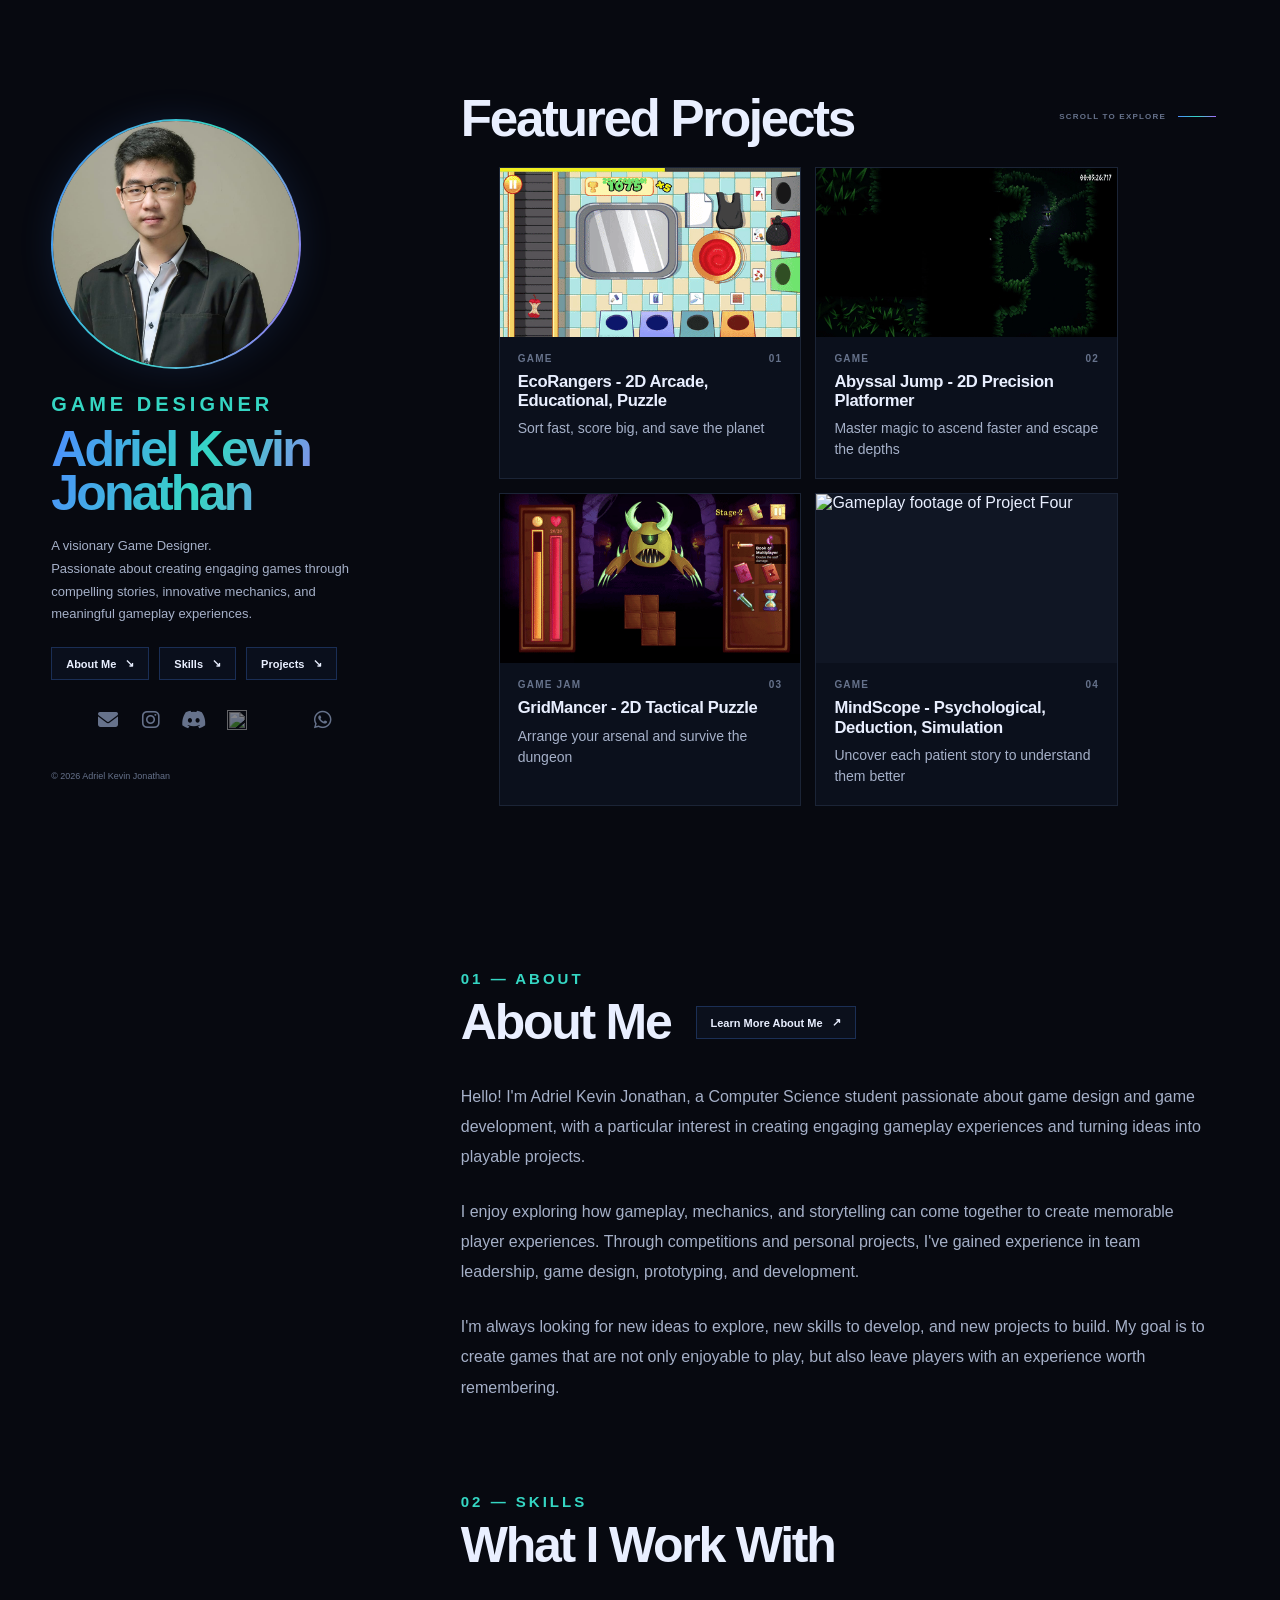
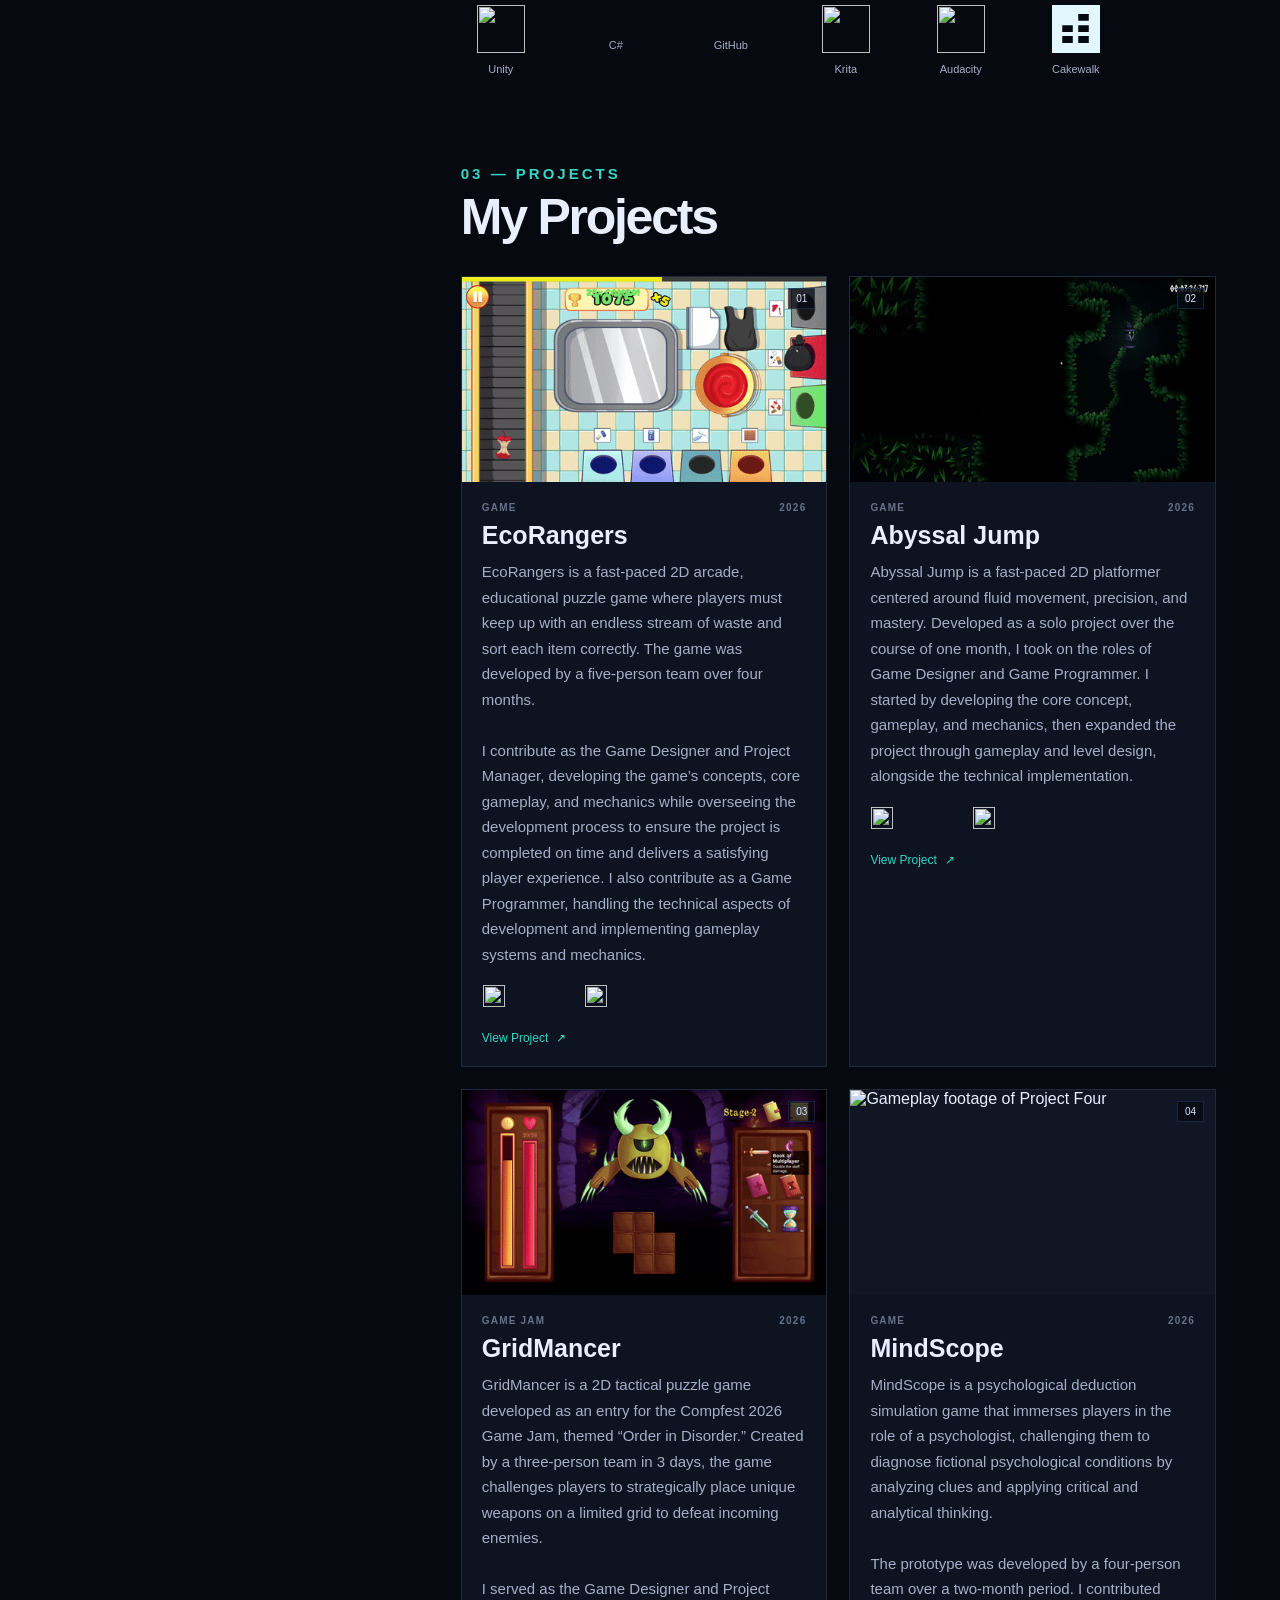
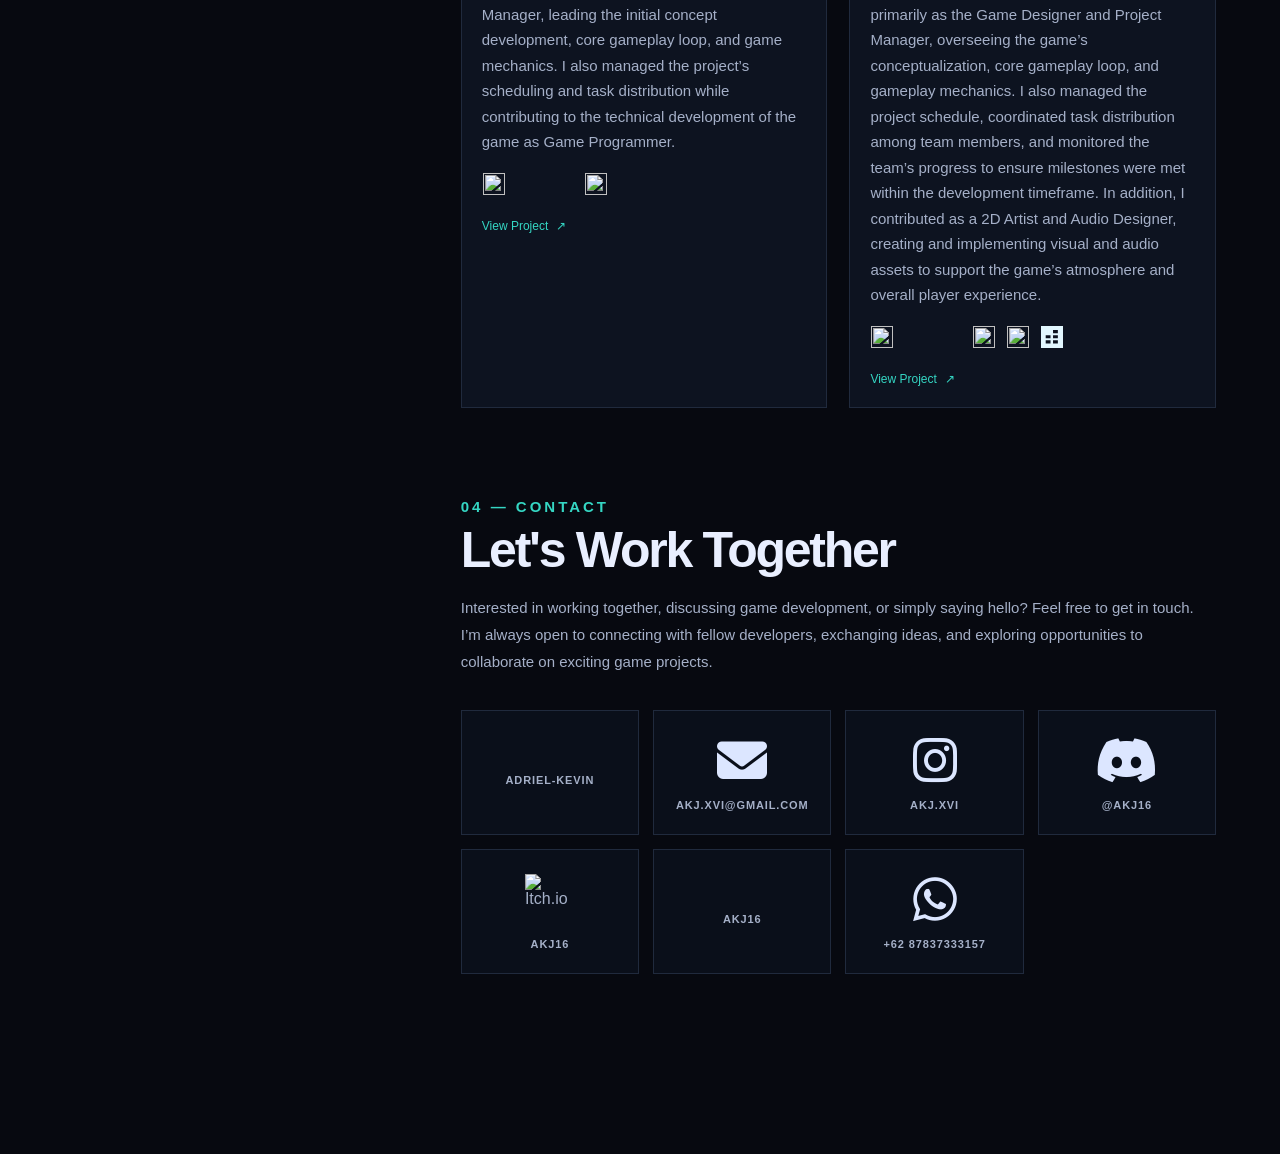
==== index.html @ 634341a3 "First Publish" ====
<!DOCTYPE html> <html lang="en"> <head> 
    <meta charset="UTF-8">
    <link rel="stylesheet" href="https://cdn.jsdelivr.net/gh/devicons/devicon@latest/devicon.min.css">
    <link
        rel="stylesheet"
        href="https://cdnjs.cloudflare.com/ajax/libs/font-awesome/6.5.2/css/all.min.css"
    >
<meta
    name="viewport"
    content="width=device-width, initial-scale=1.0"
>
<title>Adriel Kevin Jonathan | Game Designer</title>
<link rel="stylesheet" href="style.css">
</head> <body> <div class="page">
<!-- =====================================================
     LEFT PROFILE
     ===================================================== -->
<aside class="profile">
    <div class="profile-inner">
        <div class="profile-image">
            <img
                src="images/profile.jpg"
                alt="Adriel Kevin Jonathan"
            >
        </div>
        <p class="profile-label">
            GAME DESIGNER
        </p>
        <h1>
            Adriel Kevin<br>
            Jonathan
        </h1>
        <p class="profile-description">
            A visionary Game Designer. <br>
            Passionate about creating engaging games through compelling stories, innovative mechanics, and meaningful gameplay experiences.
        </p>
        <div class="profile-navigation">

            <a href="#about" class="about-button">
                About Me
                <span>↘</span>
            </a>

            <a href="#skills" class="about-button">
                Skills
                <span>↘</span>
            </a>

            <a href="#projects" class="about-button">
                Projects
                <span>↘</span>
            </a>

        </div>
        <div class="social-links">
            <a href="https://www.linkedin.com/in/adriel-kevin" target="_blank" rel="noopener noreferrer" aria-label="LinkedIn">
                <i class="devicon-linkedin-plain"></i>
            </a>

            <a href="mailto:akj.xvi@gmail.com" aria-label="Email">
                <i class="fa-solid fa-envelope"></i>
            </a>

            <a href="https://www.instagram.com/akj.xvi/" target="_blank" rel="noopener noreferrer" aria-label="Instagram">
                <i class="fa-brands fa-instagram"></i>
            </a>

            <a href="#contact" aria-label="Discord">
                <i class="fa-brands fa-discord"></i>
            </a>

            <a href="https://akj16.itch.io/" aria-label="Itch.io">
                <img
                    src="https://cdn.simpleicons.org/itchdotio/dce6ff"
                    alt=""
                >
            </a>

            <a href="https://github.com/AKJ16" target="_blank" rel="noopener noreferrer" aria-label="GitHub">
                <i class="devicon-github-original"></i>
            </a>

            <a href="https://wa.me/6287837333157" aria-label="WhatsApp / Phone">
                <i class="fa-brands fa-whatsapp"></i>
            </a>
        </div>
        <p class="copyright">
            © 2026 Adriel Kevin Jonathan
        </p>
    </div>
</aside>
<!-- =====================================================
     RIGHT SIDE / MAIN CONTENT
     ===================================================== -->
<main class="content">
    <!-- =================================================
         HERO
         ================================================= -->
    <section class="hero">
        <div class="hero-heading">
            <div>
                <h2>
                    Featured Projects
                </h2>
            </div>
            <div class="scroll-indicator">
                <span>
                    SCROLL TO EXPLORE
                </span>
                <div class="scroll-line"></div>
            </div>
        </div>
        <!-- =================================================
             FEATURED PROJECTS
             ================================================= -->
        <div class="featured-grid">
            <!-- PROJECT 01 -->
            <a
                href="../Projects Page/ecorangers.html" 
                class="featured-project" 
                id="ecorangers"
            >
                <div class="featured-image">
                    <img
                        src="images/project-1.gif"
                        alt="Gameplay footage of Project One"
                    >
                    <div class="featured-overlay">
                        <span>
                            VIEW PROJECT
                        </span>
                        <span class="arrow">
                            ↗
                        </span>
                    </div>
                </div>
                <div class="featured-info">
                    <div class="project-meta">
                        <span>GAME</span>
                        <span>01</span>
                    </div>
                    <h3>
                        EcoRangers - 2D Arcade, Educational, Puzzle
                    </h3>
                    <p>
                        Sort fast, score big, and save the planet
                    </p>
                </div>
            </a>
            <!-- PROJECT 02 -->
            <a
                href="../Projects Page/abyssal-jump.html"
                class="featured-project"
            >
                <div class="featured-image">
                    <img
                        src="images/project-2.gif"
                        alt="Gameplay footage of Project Two"
                    >
                    <div class="featured-overlay">
                        <span>
                            VIEW PROJECT
                        </span>
                        <span class="arrow">
                            ↗
                        </span>
                    </div>
                </div>
                <div class="featured-info">
                    <div class="project-meta">
                        <span>GAME</span>
                        <span>02</span>
                    </div>
                    <h3>
                        Abyssal Jump - 2D Precision Platformer
                    </h3>
                    <p>
                        Master magic to ascend faster and escape the depths
                    </p>
                </div>
            </a>
            <!-- PROJECT 03 -->
            <a
                href="../Projects Page/gridmancer.html"
                class="featured-project"
            >
                <div class="featured-image">
                    <img
                        src="images/project-3.gif"
                        alt="Gameplay footage of Project Three"
                    >
                    <div class="featured-overlay">
                        <span>
                            VIEW PROJECT
                        </span>
                        <span class="arrow">
                            ↗
                        </span>
                    </div>
                </div>
                <div class="featured-info">
                    <div class="project-meta">
                        <span>GAME JAM</span>
                        <span>03</span>
                    </div>
                    <h3>
                        GridMancer - 2D Tactical Puzzle
                    </h3>
                    <p>
                        Arrange your arsenal and survive the dungeon
                    </p>
                </div>
            </a>
            <!-- PROJECT 04 -->
            <a
                href="../Projects Page/mindscope.html"
                class="featured-project"
            >
                <div class="featured-image">
                    <img
                        src="images/project-4.gif"
                        alt="Gameplay footage of Project Four"
                    >
                    <div class="featured-overlay">
                        <span>
                            VIEW PROJECT
                        </span>
                        <span class="arrow">
                            ↗
                        </span>
                    </div>
                </div>
                <div class="featured-info">
                    <div class="project-meta">
                        <span>GAME</span>
                        <span>04</span>
                    </div>
                    <h3>
                        MindScope -  Psychological, Deduction, Simulation
                    </h3>
                    <p>
                        Uncover each patient story to understand them better
                    </p>
                </div>
            </a>
        </div>
    </section>
    <!-- =================================================
         SCROLL CONTENT
         ================================================= -->
    <div class="scroll-content">
        <!-- =================================================
             ABOUT
             ================================================= -->
        <section
            id="about"
            class="section about-section"
        >
            <p class="section-label">
                01 — ABOUT
            </p>
            <div class="section-title-row">
                <h2>
                    About Me
                </h2>
                <a
                    href="../About Page/about.html"
                    class="about-button"
                >
                    Learn More About Me
                    <span>↗</span>
                </a>
            </div>
            <div class="about-text">
                <p>
                    Hello! I'm Adriel Kevin Jonathan, a
                    Computer Science student passionate
                    about game design and game development,
                    with a particular interest in creating
                    engaging gameplay experiences and
                    turning ideas into playable projects.
                </p>
                <p>
                    I enjoy exploring how gameplay, mechanics,
                    and storytelling can come together to
                    create memorable player experiences.
                    Through competitions and personal
                    projects, I've gained experience in team
                    leadership, game design, prototyping,
                    and development.
                </p>
                <p>
                    I'm always looking for new ideas to
                    explore, new skills to develop, and new
                    projects to build. My goal is to create
                    games that are not only enjoyable to play,
                    but also leave players with an experience
                    worth remembering.
                </p>
            </div>
        </section>
        <!-- =================================================
             SKILLS
             ================================================= -->
        <section
            id="skills"
            class="section skills-section"
        >
            <p class="section-label">
                02 — SKILLS
            </p>
            <h2>
                What I Work With
            </h2>
            <div class="skills-list">

                <span>
                    <img src="https://cdn.simpleicons.org/unity/dce6ff" alt="">
                    <small>Unity</small>
                </span>

                <span>
                    <i class="devicon-csharp-plain"></i>
                    <small>C#</small>
                </span>

                <span>
                    <i class="devicon-github-original"></i>
                    <small>GitHub</small>
                </span>

                <span>
                    <img src="https://cdn.simpleicons.org/krita/dce6ff" alt="">
                    <small>Krita</small>
                </span>

                <span>
                    <img src="https://cdn.simpleicons.org/audacity/dce6ff" alt="">
                    <small>Audacity</small>
                </span>

                <span class="cakewalk-icon">
                    <img
                        src="images/cakewalk.svg"
                        alt="Cakewalk"
                    >
                    <small>Cakewalk</small>
                </span>

            </div>
        </section>
        <!-- =================================================
             PROJECTS
             ================================================= -->
        <section
            id="projects"
            class="section projects-section"
        >
            <p class="section-label">
                03 — PROJECTS
            </p>
            <h2>
                My Projects
            </h2>
            <div class="projects-grid">
                <!-- CARD 01 -->
                <a
                    href="../Projects Page/ecorangers.html" 
                    class="project-card" 
                    id="ecorangers"
                >
                    <div class="project-card-image">
                        <img
                            src="images/project-1.gif"
                            alt="Gameplay footage of Project One"
                        >
                        <span class="card-number">
                            01
                        </span>
                    </div>
                    <div class="project-card-content">
                        <div class="project-meta">
                            <span>GAME</span>
                            <span>2026</span>
                        </div>
                        <h3>
                            EcoRangers
                        </h3>
                        <p>
                            EcoRangers is a fast-paced 2D arcade, educational puzzle game where players must keep up with an 
                            endless stream of waste and sort each item correctly. The game was developed by a five-person team 
                            over four months.
                            <br> <br>
                            I contribute as the Game Designer and Project Manager, developing the game’s concepts, core gameplay, 
                            and mechanics while overseeing the development process to ensure the project is completed on time and 
                            delivers a satisfying player experience. I also contribute as a Game Programmer, handling the technical 
                            aspects of development and implementing gameplay systems and mechanics.
                        </p>
                        <div class="project-tags">
                            <span>
                                <img src="https://cdn.simpleicons.org/unity/dce6ff" alt="">
                            </span>

                            <span>
                                <i class="devicon-csharp-plain"></i>
                            </span>

                            <span>
                                <i class="devicon-github-original"></i>
                            </span>

                            <span>
                                <img src="https://cdn.simpleicons.org/audacity/dce6ff" alt="">
                            </span>
                        </div>
                        <div class="card-link">
                            View Project
                            <span>↗</span>
                        </div>
                    </div>
                </a>
                <!-- CARD 02 -->
                <a
                    href="../Projects Page/abyssal-jump.html"
                    class="project-card"
                >
                    <div class="project-card-image">
                        <img
                            src="images/project-2.gif"
                            alt="Gameplay footage of Project Two"
                        >
                        <span class="card-number">
                            02
                        </span>
                    </div>
                    <div class="project-card-content">
                        <div class="project-meta">
                            <span>GAME</span>
                            <span>2026</span>
                        </div>
                        <h3>
                            Abyssal Jump
                        </h3>
                        <p>
                            Abyssal Jump is a fast-paced 2D platformer centered around fluid movement, precision, and mastery. Developed as a 
                            solo project over the course of one month, I took on the roles of Game Designer and Game Programmer. I started by 
                            developing the core concept, gameplay, and mechanics, then expanded the project through gameplay and level design, 
                            alongside the technical implementation.
                        </p>
                        <div class="project-tags">
                            <span>
                                <img src="https://cdn.simpleicons.org/unity/dce6ff" alt="">
                            </span>

                            <span>
                                <i class="devicon-csharp-plain"></i>
                            </span>

                            <span>
                                <i class="devicon-github-original"></i>
                            </span>

                            <span>
                                <img src="https://cdn.simpleicons.org/audacity/dce6ff" alt="">
                            </span>
                        </div>
                        <div class="card-link">
                            View Project
                            <span>↗</span>
                        </div>
                    </div>
                </a>
                <!-- CARD 03 -->
                <a
                    href="../Projects Page/gridmancer.html"
                    class="project-card"
                >
                    <div class="project-card-image">
                        <img
                            src="images/project-3.gif"
                            alt="Gameplay footage of Project Three"
                        >
                        <span class="card-number">
                            03
                        </span>
                    </div>
                    <div class="project-card-content">
                        <div class="project-meta">
                            <span>GAME JAM</span>
                            <span>2026</span>
                        </div>
                        <h3>
                            GridMancer
                        </h3>
                        <p>
                            GridMancer is a 2D tactical puzzle game developed as an entry for the Compfest 2026 Game Jam, themed 
                            “Order in Disorder.” Created by a three-person team in 3 days, the game challenges players to strategically 
                            place unique weapons on a limited grid to defeat incoming enemies.
                            <br> <br>
                            I served as the Game Designer and Project Manager, leading the initial concept development, core gameplay loop, 
                            and game mechanics. I also managed the project’s scheduling and task distribution while contributing to the 
                            technical development of the game as Game Programmer.
                        </p>
                        <div class="project-tags">
                            <span>
                                <img src="https://cdn.simpleicons.org/unity/dce6ff" alt="">
                            </span>

                            <span>
                                <i class="devicon-csharp-plain"></i>
                            </span>

                            <span>
                                <i class="devicon-github-original"></i>
                            </span>

                            <span>
                                <img src="https://cdn.simpleicons.org/audacity/dce6ff" alt="">
                            </span>
                        </div>
                        <div class="card-link">
                            View Project
                            <span>↗</span>
                        </div>
                    </div>
                </a>
                <!-- CARD 04 -->
                <a
                    href="../Projects Page/mindscope.html"
                    class="project-card"
                >
                    <div class="project-card-image">
                        <img
                            src="images/project-4.gif"
                            alt="Gameplay footage of Project Four"
                        >
                        <span class="card-number">
                            04
                        </span>
                    </div>
                    <div class="project-card-content">
                        <div class="project-meta">
                            <span>GAME</span>
                            <span>2026</span>
                        </div>
                        <h3>
                            MindScope
                        </h3>
                        <p>
                            MindScope is a psychological deduction simulation game that immerses players in the role of a psychologist, 
                            challenging them to diagnose fictional psychological conditions by analyzing clues and applying critical and 
                            analytical thinking.
                            <br> <br>
                            The prototype was developed by a four-person team over a two-month period. I contributed primarily as the Game 
                            Designer and Project Manager, overseeing the game’s conceptualization, core gameplay loop, and gameplay mechanics. 
                            I also managed the project schedule, coordinated task distribution among team members, and 
                            monitored the team’s progress to ensure milestones were met within the development timeframe. In addition, I 
                            contributed as a 2D Artist and Audio Designer, creating and implementing visual and audio assets to support the 
                            game’s atmosphere and overall player experience.
                        </p>
                        <div class="project-tags">
                            <span>
                                <img src="https://cdn.simpleicons.org/unity/dce6ff" alt="">
                            </span>

                            <span>
                                <i class="devicon-csharp-plain"></i>
                            </span>

                            <span>
                                <i class="devicon-github-original"></i>
                            </span>

                            <span>
                                <img src="https://cdn.simpleicons.org/krita/dce6ff" alt="">
                            </span>

                            <span>
                                <img src="https://cdn.simpleicons.org/audacity/dce6ff" alt="">
                            </span>

                            <span class="cakewalk-icon">
                                <img
                                    src="images/cakewalk.svg"
                                    alt="Cakewalk"
                                >
                            </span>
                        </div>
                        <div class="card-link">
                            View Project
                            <span>↗</span>
                        </div>
                    </div>
                </a>
            </div>
        </section>
        <!-- =================================================
             CONTACT
             ================================================= -->
        <section
            id="contact"
            class="section contact-section"
        >
            <p class="section-label">
                04 — CONTACT
            </p>

            <h2>
                Let's Work Together
            </h2>

            <p class="contact-description">
                Interested in working together, discussing game development, or simply saying hello? Feel free to get in touch. 
                I’m always open to connecting with fellow developers, exchanging ideas, and exploring opportunities to 
                collaborate on exciting game projects.
            </p>

            <div class="contact-grid">

                <!-- LinkedIn -->
                <a
                    href="https://www.linkedin.com/in/adriel-kevin"
                    class="contact-card"
                    target="_blank"
                    rel="noopener noreferrer"
                >
                    <i class="devicon-linkedin-plain"></i>
                    <span>Adriel-Kevin</span>
                </a>

                <!-- Email -->
                <a
                    href="mailto:akj.xvi@gmail.com"
                    class="contact-card"
                >
                    <i class="fa-solid fa-envelope"></i>
                    <span>akj.xvi@gmail.com</span>
                </a>

                <!-- Instagram -->
                <a
                    href="https://www.instagram.com/akj.xvi/"
                    class="contact-card"
                    target="_blank"
                    rel="noopener noreferrer"
                >
                    <i class="fa-brands fa-instagram"></i>
                    <span>akj.xvi</span>
                </a>

                <!-- Discord -->
                <a
                    class="contact-card"
                    target="_blank"
                    rel="noopener noreferrer"
                >
                    <i class="fa-brands fa-discord"></i>
                    <span class="contact-username">@akj16</span>
                </a>

                <!-- Itch.io -->
                <a
                    href="https://akj16.itch.io/"
                    class="contact-card"
                    target="_blank"
                    rel="noopener noreferrer"
                >
                    <img
                        src="https://cdn.simpleicons.org/itchdotio/dce6ff"
                        alt="Itch.io"
                    >
                    <span>akj16</span>
                </a>

                <!-- GitHub -->
                <a
                    href="https://github.com/AKJ16"
                    class="contact-card"
                    target="_blank"
                    rel="noopener noreferrer"
                >
                    <i class="devicon-github-original"></i>
                    <span>AKJ16</span>
                </a>

                <!-- WhatsApp -->
                <a
                    href="https://wa.me/6287837333157"
                    class="contact-card"
                    target="_blank"
                    rel="noopener noreferrer"
                >
                    <i class="fa-brands fa-whatsapp"></i>
                    <span>+62 87837333157</span>
                </a>

            </div>
        </section>
    </div>
</main>
</div> <script src="script.js"></script> </body> </html>
---- style.css ----
/* =========================================================
   RESET
   ========================================================= */

* {
    margin: 0;
    padding: 0;
    box-sizing: border-box;
}

html {
    scroll-behavior: smooth;
}

body {
    background: #070910;
    color: #e9efff;

    font-family:
        Arial,
        Helvetica,
        sans-serif;

    overflow-x: hidden;
}

img {
    display: block;
    width: 100%;
}

a {
    color: inherit;
    text-decoration: none;
}


/* =========================================================
   COLORS
   ========================================================= */

:root {

    --background: #070910;
    --background-soft: #0a0e18;
    --card: #0d1320;

    --border: #202a3d;
    --border-light: #34425e;

    --text: #e9efff;
    --text-soft: #a5b0c8;
    --text-muted: #66728b;

    --blue: #4d8dff;
    --teal: #35d6c3;
    --purple: #a66cff;

    --gradient:
        linear-gradient(
            110deg,
            #4d8dff,
            #35d6c3,
            #a66cff
        );
}


/* =========================================================
   PAGE
   ========================================================= */

.page {
    position: relative;
    min-height: 100vh;
    background: var(--background);
}


/* =========================================================
   PROFILE
   ========================================================= */

.profile {
    position: fixed;

    top: 0;
    left: 0;

    width: 32%;
    height: 100vh;

    z-index: 20;

    display: flex;
    align-items: center;

    padding:
        40px
        4vw;

    background: transparent;

    border-right:
        1px solid
        transparent;

    box-shadow: none;

    transition:
        border-color 0.8s ease,
        box-shadow 0.8s ease;
}


.profile-inner {
    width: 100%;
    max-width: 390px;
}


.page.is-scrolled .profile,
.page.reveal-started .profile {

    border-right:
        1px solid
        rgba(
            77,
            141,
            255,
            0.25
        );

    box-shadow:
        15px 0 50px
        rgba(
            0,
            0,
            0,
            0.15
        );
}


/* =========================================================
   PROFILE IMAGE
   ========================================================= */

.profile-image {

    width: 250px;
    height: 250px;

    margin-bottom: 24px;

    overflow: hidden;

    border-radius: 50%;

    border:
        2px solid
        transparent;

    background:
        linear-gradient(
            var(--card),
            var(--card)
        ) padding-box,

        var(--gradient) border-box;

    box-shadow:
        0 0 35px
        rgba(
            77,
            141,
            255,
            0.12
        );
}


.profile-image img {

    width: 100%;
    height: 100%;

    object-fit: cover;
}


/* =========================================================
   PROFILE LABEL
   ========================================================= */

.profile-label {

    margin-bottom: 12px;

    color: var(--teal);

    font-size: 20px;

    font-weight: 700;

    letter-spacing: 0.2em;
}


/* =========================================================
   PROFILE NAME
   ========================================================= */

.profile h1 {

    margin-bottom: 20px;

    font-size:
        clamp(
            45px,
            4.7vw,
            50px
        );

    font-weight: 800;

    line-height: 0.87;

    letter-spacing: -0.055em;

    background: var(--gradient);

    -webkit-background-clip: text;
    background-clip: text;

    color: transparent;
}


/* =========================================================
   PROFILE DESCRIPTION
   ========================================================= */

.profile-description {

    max-width: 350px;

    color: var(--text-soft);

    font-size: 13px;

    line-height: 1.75;
}

/* =========================================================
   PROFILE NAVIGATION
   ========================================================= */

.profile-navigation {
    display: flex;
    flex-wrap: wrap;

    align-items: center;

    gap: 10px;

    margin-top: 21px;
}


/* =========================================================
   ABOUT BUTTON
   ========================================================= */

.about-button {
    display: inline-flex;

    align-items: center;

    gap: 9px;

    padding: 9px 14px;

    color: var(--text);

    font-size: 11px;

    font-weight: 600;

    background:
        rgba(
            77,
            141,
            255,
            0.05
        );

    border:
        1px solid
        rgba(
            77,
            141,
            255,
            0.25
        );

    transition:
        gap 0.25s ease,
        color 0.25s ease,
        border-color 0.25s ease;
}


.about-button:hover {

    gap: 14px;

    color: var(--teal);

    border-color:
        rgba(
            53,
            214,
            195,
            0.45
        );
}


/* =========================================================
   SOCIAL LINKS
   ========================================================= */

.social-links {

    display: flex;

    align-items: center;

    gap: 16px;

    margin-top: 26px;
}


.social-links a {

    width: 27px;
    height: 27px;

    display: flex;

    align-items: center;
    justify-content: center;

    color: var(--text-muted);

    font-size: 20px;

    transition:
        color 0.2s ease,
        transform 0.2s ease;
}


.social-links a:hover {

    color: var(--teal);

    transform:
        translateY(-3px);
}


/* Devicon icons */

.social-links a i {

    line-height: 1;
}

.social-links img {
    width: 20px;
    height: 20px;
    object-fit: contain;
    opacity: 0.5;
}


/* =========================================================
   COPYRIGHT
   ========================================================= */

.copyright {

    margin-top: 38px;

    color: var(--text-muted);

    font-size: 9px;
}


/* =========================================================
   MAIN CONTENT
   ========================================================= */

.content {

    width: 100%;

    min-height: 100vh;

    padding-left: 32%;

    background: transparent;
}


/* =========================================================
   HERO
   ========================================================= */

.hero {

    position: relative;

    height: 100vh;

    min-height: 0;

    padding:
        clamp(45px, 7vh, 80px)
        5vw
        clamp(45px, 7vh, 80px)
        4vw;

    display: flex;

    flex-direction: column;

    justify-content: center;

    background: transparent;

    border-bottom:
        1px solid
        transparent;

    transition:
        border-color 0.6s ease;
}


.page.is-scrolled .hero {

    border-bottom-color:
        rgba(
            77,
            141,
            255,
            0.12
        );
}


/* =========================================================
   HERO HEADING
   ========================================================= */

.hero-heading {

    display: flex;

    justify-content:
        space-between;

    align-items: center;

    gap: 30px;

    margin-bottom:
        clamp(
            18px,
            2.5vh,
            30px
        );

    flex-shrink: 0;
}


.hero-heading h2 {

    margin: 0;

    color: var(--text);

    font-size:
        clamp(
            38px,
            4vw,
            64px
        );

    font-weight: 700;

    line-height: 1;

    letter-spacing: -0.045em;

    white-space: nowrap;
}


/* =========================================================
   SCROLL INDICATOR
   ========================================================= */

.scroll-indicator {

    display: flex;

    align-items: center;

    gap: 12px;

    padding-bottom: 4px;

    flex-shrink: 0;

    color: var(--text-muted);

    font-size: 8px;

    font-weight: 700;

    letter-spacing: 0.15em;
}


.scroll-line {

    width: 38px;
    height: 1px;

    background: var(--gradient);

    animation:
        pulseLine
        2s
        infinite
        ease-in-out;
}


@keyframes pulseLine {

    0%,
    100% {

        opacity: 0.3;

        transform: scaleX(0.6);

        transform-origin: left;
    }

    50% {

        opacity: 1;

        transform: scaleX(1);

        transform-origin: left;
    }
}


/* =========================================================
   FEATURED GRID
   ========================================================= */

.featured-grid {

    display: grid;

    grid-template-columns:
        repeat(
            2,
            minmax(0, 1fr)
        );

    gap: 14px;

    /*
        Makes the cards themselves slightly smaller
        without changing their image aspect ratio.
    */

    width: 82%;

    margin: 0 auto;

    transform: translateX(-30px);

    min-height: 0;

    flex: 0 0 auto;

    align-content: center;
}


/* =========================================================
   FEATURED PROJECT
   ========================================================= */

.featured-project {

    min-width: 0;

    overflow: hidden;

    background:
        rgba(
            13,
            19,
            32,
            0.75
        );

    border:
        1px solid
        rgba(
            32,
            42,
            61,
            0.8
        );

    transition:
        transform 0.35s ease,
        border-color 0.35s ease,
        box-shadow 0.35s ease;
}


.featured-project:hover {

    transform:
        translateY(-5px);

    border-color:
        var(--border-light);

    box-shadow:
        0 18px 45px
        rgba(
            0,
            0,
            0,
            0.3
        );
}


/* =========================================================
   FEATURED IMAGE
   ========================================================= */

.featured-image {

    position: relative;

    width: 100%;

    /*
        IMPORTANT:

        The image ratio is NOT changed.

        It will always remain 16:9.
    */

    aspect-ratio: 16 / 9;

    overflow: hidden;

    background:
        #101624;
}


.featured-image img {

    width: 100%;
    height: 100%;

    object-fit: cover;

    transition:
        transform 0.55s ease,
        filter 0.55s ease;
}


.featured-project:hover
.featured-image img {

    transform:
        scale(1.04);

    filter:
        saturate(1.1);
}


/* =========================================================
   FEATURED OVERLAY
   ========================================================= */

.featured-overlay {

    position: absolute;

    inset: 0;

    display: flex;

    align-items: flex-end;

    justify-content:
        space-between;

    padding: 11px;

    background:
        linear-gradient(
            transparent 45%,
            rgba(
                7,
                9,
                16,
                0.9
            )
        );

    opacity: 0;

    color: #e5edff;

    font-size: 8px;

    font-weight: 700;

    letter-spacing: 0.12em;

    transition:
        opacity 0.3s ease;
}


.featured-project:hover
.featured-overlay {

    opacity: 1;
}


.arrow {

    color: var(--teal);

    font-size: 18px;

    letter-spacing: normal;
}


/* =========================================================
   FEATURED INFO
   ========================================================= */

/*
    THIS is the important part.

    The image remains the same.

    The text section gets more breathing room,
    allowing your project explanation to be longer.
*/

.featured-info {
    padding: 16px 18px 18px;
}

.featured-info .project-meta {
    display: flex;
    justify-content: space-between;
    align-items: center;

    width: 100%;

    margin-bottom: 8px;

    color: var(--text-muted);

    font-size: 10px;
    font-weight: 700;

    letter-spacing: 0.12em;
}

/* Featured card meta */
.featured-info .project-meta {
    display: flex;
    justify-content: space-between;
    align-items: center;
}

/* Project section card meta */
.project-card-content .project-meta {
    display: flex;
    justify-content: space-between;
    align-items: center;

    margin-bottom: 8px;

    color: var(--text-muted);

    font-size: 10px;
    font-weight: 700;

    letter-spacing: 0.12em;
}

.featured-info h3 {
    margin-bottom: 8px;

    color: var(--text);

    font-size: clamp(16px, 1.3vw, 21px);

    line-height: 1.15;

    letter-spacing: -0.02em;
}

.featured-info p {
    margin: 0;

    color: var(--text-soft);

    font-size: clamp(14px, 0.9vw, 14px);

    line-height: 1.5;
}


/* =========================================================
   SHORT DESKTOP SCREENS
   ========================================================= */

@media (max-height: 850px) and (min-width: 701px) {

    .hero {

        padding-top: 35px;
        padding-bottom: 35px;
    }


    .hero-heading {

        margin-bottom: 14px;
    }


    .hero-heading h2 {

        font-size:
            clamp(
                32px,
                3.5vw,
                48px
            );
    }


    .featured-grid {

        gap: 8px;

        width: 82%;
    }


    @media (max-height: 850px) and (min-width: 701px) {

    .hero {
        padding-top: 35px;
        padding-bottom: 35px;
    }

    .hero-heading {
        margin-bottom: 14px;
    }

    .hero-heading h2 {
        font-size: clamp(32px, 3.5vw, 48px);
    }

    .featured-grid {
        gap: 8px;
    }

    .featured-info {
        padding: 14px 16px 16px;
    }

    .featured-info h3 {
        font-size: clamp(15px, 1.2vw, 19px);
    }

    .featured-info p {
        font-size: clamp(13px, 0.8vw, 13px);
        line-height: 1.45;
    }
}
}


/* =========================================================
   SCROLL CONTENT
   ========================================================= */

.scroll-content {

    padding:
        0
        5vw
        100px
        4vw;

    opacity: 0;

    transform:
        translateY(70px);

    transition:
        opacity 0.9s ease,
        transform 1s cubic-bezier(.22, 1, .36, 1);
}


.page.reveal-started .scroll-content {

    opacity: 1;

    transform:
        translateY(0);
}


/* =========================================================
   GENERAL SECTIONS
   ========================================================= */

.section {

    min-height: 0;

    margin-bottom: 20px;

    padding-top: 70px;

    opacity: 0;

    transform:
        translateY(55px);

    transition:
        opacity 0.8s ease,
        transform 0.9s cubic-bezier(.22, 1, .36, 1);
}


.page.reveal-started
.scroll-content
.section {

    opacity: 1;

    transform:
        translateY(0);
}


.section:nth-child(1) {
    transition-delay: 0.05s;
}

.section:nth-child(2) {
    transition-delay: 0.18s;
}

.section:nth-child(3) {
    transition-delay: 0.31s;
}

.section:nth-child(4) {
    transition-delay: 0.44s;
}


.section:last-child {

    margin-bottom: 0;
}


.section h2 {

    margin-bottom: 35px;

    color: var(--text);

    font-size:
        clamp(
            40px,
            4.3vw,
            50px
        );

    line-height: 0.95;

    letter-spacing: -0.045em;
}


/* =========================================================
   SECTION LABEL
   ========================================================= */

.section-label {

    margin-bottom: 12px;

    color: var(--teal);

    font-size: 15px;

    font-weight: 700;

    letter-spacing: 0.2em;
}


/* =========================================================
   SECTION TITLE ROW
   ========================================================= */

.section-title-row {
    display: flex;
    justify-content: flex-start;
    align-items: center;
    gap: 25px;
    margin-bottom: 35px;
}

.section-title-row .about-button {
    margin-top: 0;
    flex-shrink: 0;
}

.section-title-row h2 {

    margin-bottom: 0;
}


/* =========================================================
   SECTION LINK
   ========================================================= */

.section-link {

    display: inline-flex;

    gap: 8px;

    align-items: center;

    color: var(--teal);

    font-size: 10px;

    border-bottom:
        1px solid
        rgba(
            53,
            214,
            195,
            0.35
        );

    padding-bottom: 5px;

    transition:
        gap 0.2s ease,
        color 0.2s ease;
}


.section-link:hover {

    gap: 13px;

    color: var(--purple);
}


/* =========================================================
   ABOUT
   ========================================================= */

.about-section {

    padding-top: 70px;
}


.about-text {

    max-width: 780px;
}


.about-text p {

    margin-bottom: 24px;

    color: var(--text-soft);

    font-size: 16px;

    line-height: 1.9;
}


.about-text p:last-child {

    margin-bottom: 0;
}


/* =========================================================
   SKILLS
   ========================================================= */

.skills-list {

    display: flex;

    flex-wrap: wrap;

    gap: 35px;

    max-width: 800px;
}


.skills-list span {

    width: 80px;

    display: flex;

    flex-direction: column;

    align-items: center;

    justify-content: center;

    gap: 10px;

    color: var(--text-soft);

    font-size: 11px;

    text-align: center;

    transition:
        color 0.2s ease,
        transform 0.2s ease;
}


.skills-list span i {

    font-size: 48px;

    line-height: 1;

    color: #dce6ff;

    transition:
        color 0.2s ease,
        transform 0.2s ease;
}


.skills-list span small {

    font-size: 11px;

    font-weight: 500;

    color: var(--text-soft);
}


.skills-list span:hover {

    color: var(--teal);

    transform:
        translateY(-4px);
}


.skills-list span:hover i {

    color: var(--teal);

    transform:
        scale(1.08);
}


.skills-list span:hover small {

    color: var(--teal);
}


.skills-list span img {

    width: 48px;
    height: 48px;

    object-fit: contain;
}


.cakewalk-icon img {

    width: 38px;
    height: 38px;

    object-fit: contain;

    filter:
        brightness(0)
        saturate(100%)
        invert(91%)
        sepia(8%)
        saturate(750%)
        hue-rotate(180deg)
        brightness(103%)
        contrast(102%);
}


/* =========================================================
   PROJECTS
   ========================================================= */

.projects-section {

    min-height: 0;
}


.projects-grid {

    display: grid;

    grid-template-columns:
        repeat(
            2,
            minmax(0, 1fr)
        );

    gap: 22px;
}


.project-card {

    overflow: hidden;

    background: var(--card);

    border:
        1px solid
        var(--border);

    transition:
        transform 0.35s ease,
        border-color 0.35s ease,
        box-shadow 0.35s ease;
}


.project-card:hover {

    transform:
        translateY(-6px);

    border-color:
        var(--border-light);

    box-shadow:
        0 20px 50px
        rgba(
            0,
            0,
            0,
            0.3
        );
}


/* =========================================================
   PROJECT CARD IMAGE
   ========================================================= */

.project-card-image {

    position: relative;

    aspect-ratio: 16 / 9;

    overflow: hidden;

    background: #101624;
}


.project-card-image img {

    width: 100%;
    height: 100%;

    object-fit: cover;

    transition:
        transform 0.55s ease;
}


.project-card:hover
.project-card-image img {

    transform:
        scale(1.05);
}


.card-number {

    position: absolute;

    top: 11px;
    right: 11px;

    padding:
        4px 7px;

    color: #dce6ff;

    font-size: 10px;

    background:
        rgba(
            7,
            9,
            16,
            0.75
        );

    border:
        1px solid
        rgba(
            77,
            141,
            255,
            0.2
        );
}


/* =========================================================
   PROJECT CARD CONTENT
   ========================================================= */

.project-card-content {

    padding: 20px;
}


.project-card-content h3 {

    margin-bottom: 9px;

    color: var(--text);

    font-size: 25px;
}


.project-card-content p {

    margin-bottom: 17px;

    color: var(--text-soft);

    font-size: 15px;

    line-height: 1.7;
}


/* =========================================================
   PROJECT TAGS
   ========================================================= */

.project-tags {
    display: flex;
    align-items: center;
    gap: 10px;

    margin-bottom: 20px;
}

.project-tags span {
    display: flex;
    align-items: center;
    justify-content: center;

    width: 24px;
    height: 24px;

    color: #dce6ff;

    transition:
        transform 0.2s ease,
        color 0.2s ease;
}

.project-tags span img {
    width: 22px;
    height: 22px;

    object-fit: contain;
}

.project-tags span i {
    font-size: 22px;
    line-height: 1;

    color: #dce6ff;
}

.project-card:hover .project-tags span {
    transform: translateY(-2px);
}


/* =========================================================
   CARD LINK
   ========================================================= */

.card-link {

    display: inline-flex;

    gap: 8px;

    color: var(--teal);

    font-size: 12px;

    transition:
        gap 0.2s ease;
}


.project-card:hover
.card-link {

    gap: 13px;
}


/* =========================================================
   CONTACT
   ========================================================= */

.contact-section {

    min-height: 0;

    padding-bottom:
        80px;
}


.contact-section h2 {

    margin-bottom:
        20px;
}


.contact-description {

    max-width:
        780px;

    margin-bottom:
        35px;

    color:
        var(--text-soft);

    font-size:
        15px;

    line-height:
        1.8;
}


/* =========================================================
   CONTACT GRID
   ========================================================= */

.contact-grid {

    display: grid;

    grid-template-columns:
        repeat(
            4,
            minmax(0, 1fr)
        );

    gap:
        14px;

    max-width:
        850px;
}


/* =========================================================
   CONTACT CARD
   ========================================================= */

.contact-card {

    min-height:
        125px;

    display: flex;

    flex-direction: column;

    align-items: center;

    justify-content: center;

    gap:
        14px;

    padding:
        20px;

    color:
        var(--text-soft);

    background:
        rgba(
            13,
            19,
            32,
            0.65
        );

    border:
        1px solid
        var(--border);

    transition:
        transform 0.25s ease,
        color 0.25s ease,
        border-color 0.25s ease,
        background 0.25s ease;
}


.contact-card i {

    font-size:
        50px;

    line-height:
        1;

    color:
        #dce6ff;

    transition:
        color 0.25s ease,
        transform 0.25s ease;
}


.contact-card span {

    font-size:
        11px;

    font-weight:
        600;

    letter-spacing:
        0.08em;

    text-transform:
        uppercase;
}


.contact-card:hover {

    transform:
        translateY(-5px);

    color:
        var(--teal);

    border-color:
        rgba(
            53,
            214,
            195,
            0.4
        );

    background:
        rgba(
            13,
            19,
            32,
            0.9
        );
}


.contact-card:hover i {

    color:
        var(--teal);

    transform:
        scale(1.08);
}

.contact-card img {
    width: 50px;
    height: 50px;
    object-fit: contain;
}


/* =========================================================
   TABLET
   ========================================================= */

@media (max-width: 1050px) {

    .profile {

        width: 34%;

        padding:
            40px 3vw;
    }


    .content {

        padding-left: 34%;
    }


    .profile h1 {

        font-size:
            clamp(
                40px,
                5vw,
                65px
            );
    }


    .hero {

        padding-left: 3vw;

        padding-right: 4vw;
    }


    .scroll-content {

        padding-left: 3vw;

        padding-right: 4vw;
    }


    .hero-heading h2 {

        font-size:
            clamp(
                34px,
                4vw,
                54px
            );
    }
}


/* =========================================================
   MOBILE
   ========================================================= */

@media (max-width: 700px) {

    .profile {

        position: relative;

        width: 100%;

        height: auto;

        min-height: auto;

        padding:
            55px 25px 70px;

        border-right: none !important;

        box-shadow: none !important;
    }


    .page.is-scrolled .profile,
    .page.reveal-started .profile {

        border-right: none !important;

        box-shadow: none !important;
    }


    .content {

        padding-left: 0;
    }


    .hero {

        height: auto;

        min-height: auto;

        padding:
            60px
            25px
            70px;
    }


    .page.is-scrolled .hero {

        border-bottom:
            1px solid
            transparent;
    }


    .hero-heading {

        align-items: flex-start;

        flex-direction: column;

        margin-bottom: 25px;
    }


    .hero-heading h2 {

        white-space: normal;

        font-size:
            clamp(
                36px,
                11vw,
                52px
            );
    }


    .scroll-indicator {

        display: none;
    }


    .featured-grid {

        grid-template-columns: 1fr;

        gap: 14px;

        width: 100%;

        flex: none;
    }


    /*
        Mobile gets slightly more text space too.
    */

    @media (max-height: 850px) and (min-width: 701px) {

    .hero {
        padding-top: 35px;
        padding-bottom: 35px;
    }

    .hero-heading {
        margin-bottom: 14px;
    }

    .hero-heading h2 {
        font-size: clamp(32px, 3.5vw, 48px);
    }

    .featured-grid {
        gap: 8px;
    }

    .featured-info {
        padding: 14px 16px 16px;
    }

    .featured-info h3 {
        font-size: clamp(15px, 1.2vw, 19px);
    }

    .featured-info p {
        font-size: clamp(13px, 0.8vw, 13px);
        line-height: 1.45;
    }
    
}

.contact-grid {

    grid-template-columns:
        repeat(2, minmax(0, 1fr));

    gap:
        10px;
}


.contact-card {

    min-height:
        110px;
}


    /* =====================================================
       MOBILE SCROLL CONTENT
       ===================================================== */

    .scroll-content {

        padding:
            0
            25px
            80px;

        opacity: 1;

        transform: none;
    }


    .scroll-content .section {

        opacity: 1;

        transform: none;

        transition: none;
    }


    .page.reveal-started
    .scroll-content
    .section {

        opacity: 1;

        transform: none;
    }


    /* =====================================================
       MOBILE SECTIONS
       ===================================================== */

    .section {

        min-height: auto;

        margin-bottom: 80px;

        padding-top: 55px;
    }


    .section:last-child {

        margin-bottom: 0;
    }


    .section h2 {

        margin-bottom: 30px;
    }


    .section-title-row {

        align-items: flex-start;

        flex-direction: column;

        margin-bottom: 30px;
    }


    /* =====================================================
       MOBILE ABOUT
       ===================================================== */

    .about-text p {

        font-size: 14px;

        line-height: 1.8;
    }


    /* =====================================================
       MOBILE PROJECTS
       ===================================================== */

    .projects-grid {

        grid-template-columns: 1fr;

        gap: 18px;
    }


    .project-card-content {

        padding: 18px;
    }


    /* =====================================================
       MOBILE CONTACT
       ===================================================== */

    .contact-section {

        padding-bottom: 30px;
    }


    .contact-description {

        font-size: 14px;
    }
}


/* =========================================================
   VERY SMALL PHONES
   ========================================================= */

@media (max-width: 400px) {

    .profile {

        padding:
            45px
            20px
            60px;
    }


    .profile h1 {

        font-size: 44px;
    }


    .hero {

        padding:
            50px
            20px
            60px;
    }


    .scroll-content {

        padding-left: 20px;

        padding-right: 20px;
    }


    .hero-heading h2 {

        font-size: 38px;
    }
}

/* =========================================================
   ANCHOR SCROLL OFFSET
   ========================================================= */

#about,
#skills,
#projects,
#contact {
    scroll-margin-top: 0px;
}
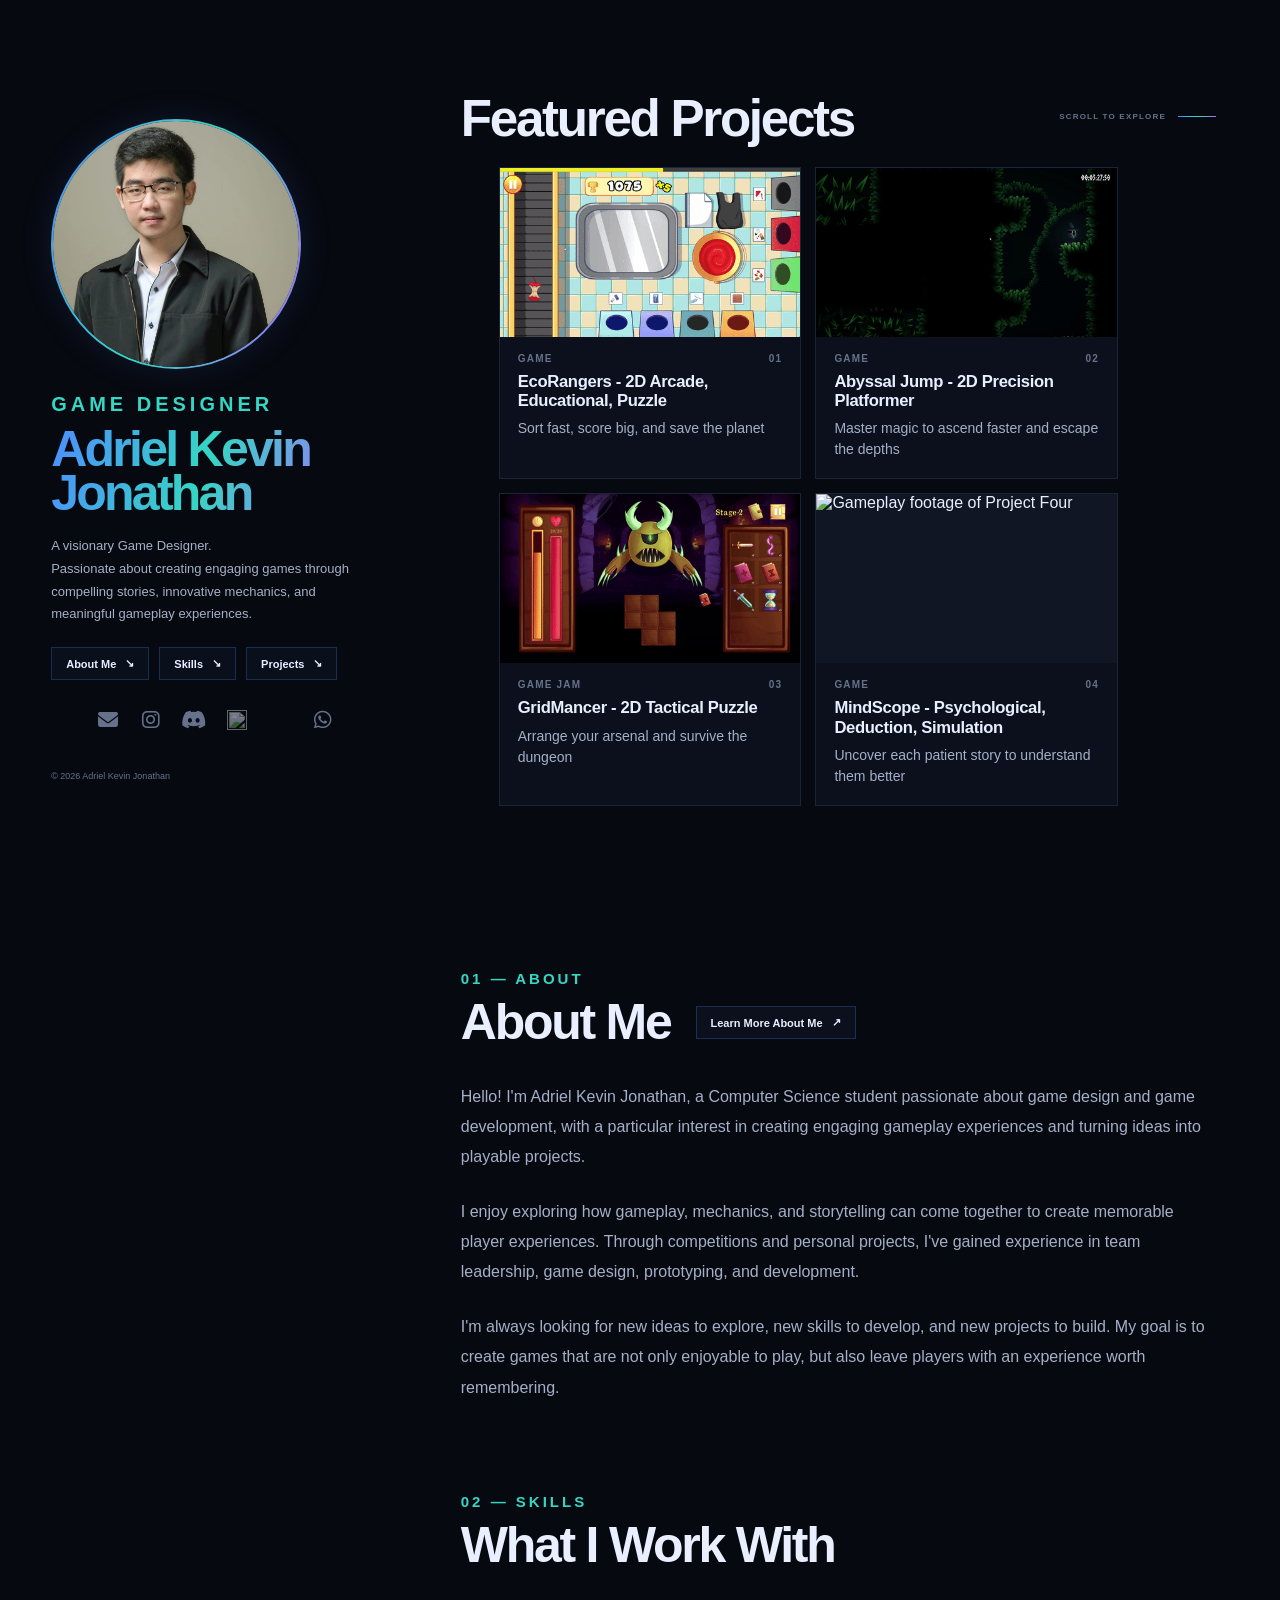
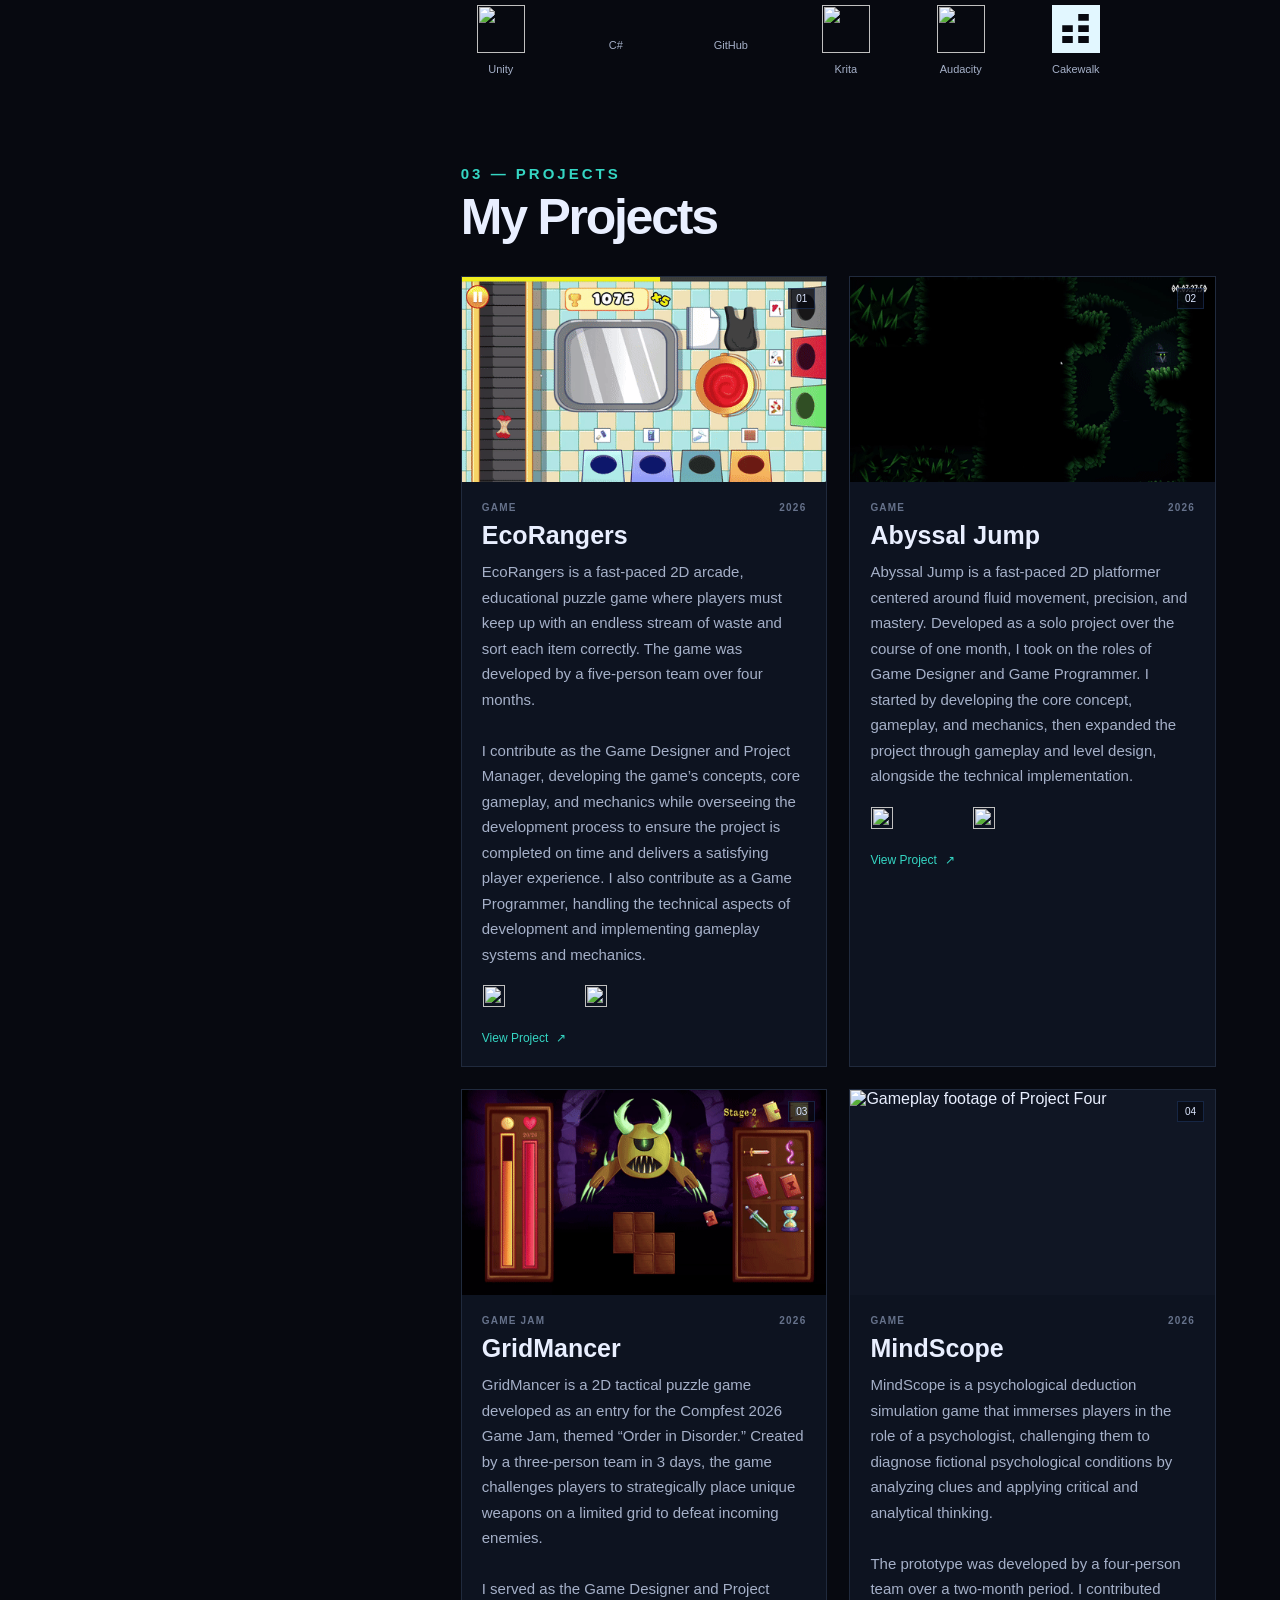
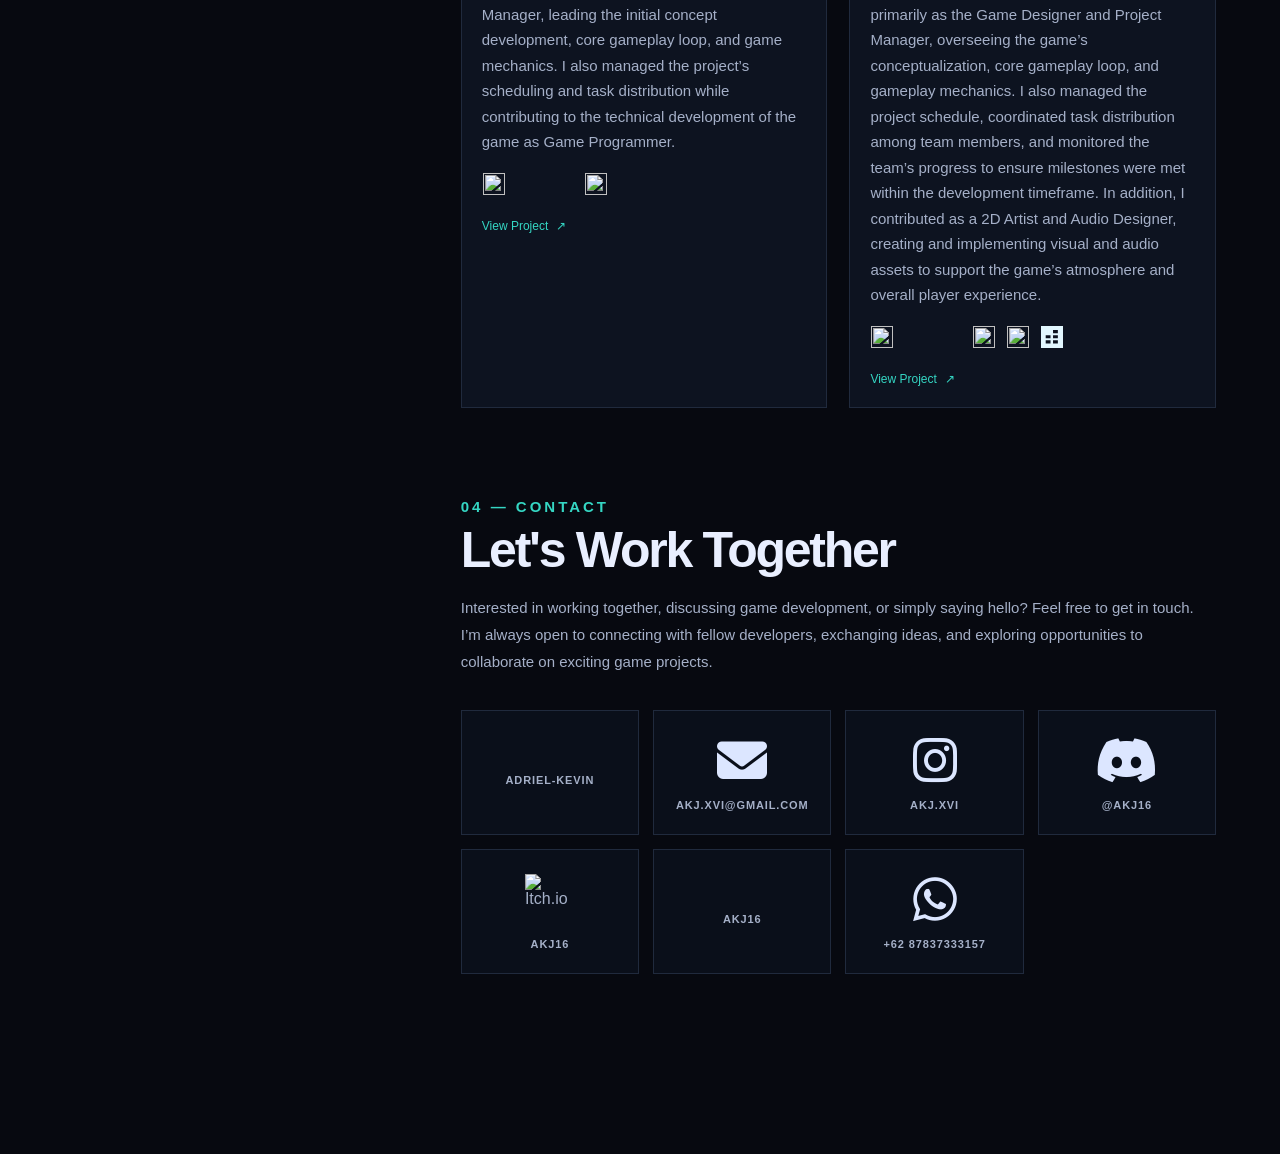
==== commit 5a3bca6c: "update 1" ====
--- a/index.html
+++ b/index.html
@@ -116,7 +116,7 @@
         <div class="featured-grid">
             <!-- PROJECT 01 -->
             <a
-                href="../Projects Page/ecorangers.html" 
+                href="Projects Page/ecorangers.html" 
                 class="featured-project" 
                 id="ecorangers"
             >
@@ -149,7 +149,7 @@
             </a>
             <!-- PROJECT 02 -->
             <a
-                href="../Projects Page/abyssal-jump.html"
+                href="Projects Page/abyssal-jump.html"
                 class="featured-project"
             >
                 <div class="featured-image">
@@ -181,7 +181,7 @@
             </a>
             <!-- PROJECT 03 -->
             <a
-                href="../Projects Page/gridmancer.html"
+                href="Projects Page/gridmancer.html"
                 class="featured-project"
             >
                 <div class="featured-image">
@@ -213,7 +213,7 @@
             </a>
             <!-- PROJECT 04 -->
             <a
-                href="../Projects Page/mindscope.html"
+                href="Projects Page/mindscope.html"
                 class="featured-project"
             >
                 <div class="featured-image">
@@ -264,7 +264,7 @@
                     About Me
                 </h2>
                 <a
-                    href="../About Page/about.html"
+                    href="About Page/about.html"
                     class="about-button"
                 >
                     Learn More About Me
@@ -365,7 +365,7 @@
             <div class="projects-grid">
                 <!-- CARD 01 -->
                 <a
-                    href="../Projects Page/ecorangers.html" 
+                    href="Projects Page/ecorangers.html" 
                     class="project-card" 
                     id="ecorangers"
                 >
@@ -421,7 +421,7 @@
                 </a>
                 <!-- CARD 02 -->
                 <a
-                    href="../Projects Page/abyssal-jump.html"
+                    href="Projects Page/abyssal-jump.html"
                     class="project-card"
                 >
                     <div class="project-card-image">
@@ -472,7 +472,7 @@
                 </a>
                 <!-- CARD 03 -->
                 <a
-                    href="../Projects Page/gridmancer.html"
+                    href="Projects Page/gridmancer.html"
                     class="project-card"
                 >
                     <div class="project-card-image">
@@ -526,7 +526,7 @@
                 </a>
                 <!-- CARD 04 -->
                 <a
-                    href="../Projects Page/mindscope.html"
+                    href="Projects Page/mindscope.html"
                     class="project-card"
                 >
                     <div class="project-card-image">
--- a/style.css
+++ b/style.css
@@ -2079,3 +2079,281 @@
 #contact {
     scroll-margin-top: 0px;
 }
+
+/* =========================================================
+   PAGE INTRO ANIMATION
+   ========================================================= */
+
+.page.intro-started .profile-image,
+.page.intro-started .profile-label,
+.page.intro-started .profile h1,
+.page.intro-started .profile-description,
+.page.intro-started .profile-navigation,
+.page.intro-started .social-links,
+.page.intro-started .copyright,
+.page.intro-started .hero-heading,
+.page.intro-started .featured-grid {
+    opacity: 0;
+    transform: translateY(30px);
+}
+
+
+/* =========================================================
+   PROFILE
+   ========================================================= */
+
+.page.intro-started .profile-image {
+    animation:
+        introFadeUp
+        0.75s
+        cubic-bezier(.22, 1, .36, 1)
+        0.05s
+        forwards;
+}
+
+.page.intro-started .profile-label {
+    animation:
+        introFadeUp
+        0.75s
+        cubic-bezier(.22, 1, .36, 1)
+        0.15s
+        forwards;
+}
+
+.page.intro-started .profile h1 {
+    animation:
+        introFadeUp
+        0.75s
+        cubic-bezier(.22, 1, .36, 1)
+        0.25s
+        forwards;
+}
+
+.page.intro-started .profile-description {
+    animation:
+        introFadeUp
+        0.75s
+        cubic-bezier(.22, 1, .36, 1)
+        0.35s
+        forwards;
+}
+
+.page.intro-started .profile-navigation {
+    animation:
+        introFadeUp
+        0.75s
+        cubic-bezier(.22, 1, .36, 1)
+        0.45s
+        forwards;
+}
+
+.page.intro-started .social-links {
+    animation:
+        introFadeUp
+        0.75s
+        cubic-bezier(.22, 1, .36, 1)
+        0.55s
+        forwards;
+}
+
+.page.intro-started .copyright {
+    animation:
+        introFadeUp
+        0.75s
+        cubic-bezier(.22, 1, .36, 1)
+        0.60s
+        forwards;
+}
+
+
+/* =========================================================
+   HERO
+   ========================================================= */
+
+.page.intro-started .hero-heading {
+    animation:
+        introFadeUp
+        0.8s
+        cubic-bezier(.22, 1, .36, 1)
+        0.65s
+        forwards;
+}
+
+
+/* =========================================================
+   FEATURED PROJECTS INTRO
+   ========================================================= */
+
+.page.intro-started .featured-grid {
+    opacity: 0;
+
+    /*
+     * IMPORTANT:
+     * Preserve the existing translateX(-30px)
+     * while adding the vertical intro movement.
+     */
+    animation:
+        featuredGridIntro
+        0.9s
+        cubic-bezier(.22, 1, .36, 1)
+        0.75s
+        forwards;
+}
+
+
+@keyframes featuredGridIntro {
+
+    from {
+        opacity: 0;
+        transform: translateX(-30px) translateY(30px);
+    }
+
+    to {
+        opacity: 1;
+        transform: translateX(-30px) translateY(0);
+    }
+
+}
+
+
+
+/* =========================================================
+   ANIMATION
+   ========================================================= */
+
+@keyframes introFadeUp {
+
+    from {
+        opacity: 0;
+        transform: translateY(30px);
+    }
+
+    to {
+        opacity: 1;
+        transform: translateY(0);
+    }
+
+}
+
+
+/* =========================================================
+   REDUCED MOTION
+   ========================================================= */
+
+@media (prefers-reduced-motion: reduce) {
+
+    .page.intro-started .profile-image,
+    .page.intro-started .profile-label,
+    .page.intro-started .profile h1,
+    .page.intro-started .profile-description,
+    .page.intro-started .profile-navigation,
+    .page.intro-started .social-links,
+    .page.intro-started .copyright,
+    .page.intro-started .hero-heading,
+    .page.intro-started .featured-grid {
+
+        animation: none;
+        opacity: 1;
+        transform: none;
+    }
+
+}
+
+/* =========================================================
+   ANCHOR NAVIGATION
+   ========================================================= */
+
+/*
+ * During navigation from the top, keep the entire scroll
+ * container physically stable.
+ */
+
+.page.anchor-navigation .scroll-content {
+    opacity: 1;
+    transform: translateY(0);
+    transition: none !important;
+}
+
+
+/*
+ * Every section is positioned normally while scrolling.
+ */
+
+.page.anchor-navigation
+.scroll-content
+.section {
+
+    transform: translateY(0);
+    transition: none !important;
+
+}
+
+
+/* =========================================================
+   SECTION INITIAL STATE
+   ========================================================= */
+
+/*
+ * Hide sections before their individual animation begins.
+ */
+
+.page.anchor-navigation
+.scroll-content
+.section:not(.anchor-reveal) {
+
+    opacity: 0;
+
+}
+
+
+/* =========================================================
+   SECTION REVEAL
+   ========================================================= */
+
+.page.anchor-navigation
+.scroll-content
+.section.anchor-reveal {
+
+    animation:
+        anchorSectionReveal
+        0.65s
+        cubic-bezier(.22, 1, .36, 1)
+        forwards;
+
+}
+
+
+@keyframes anchorSectionReveal {
+
+    from {
+        opacity: 0;
+        transform: translateY(30px);
+    }
+
+    to {
+        opacity: 1;
+        transform: translateY(0);
+    }
+
+}
+
+
+/* =========================================================
+   REDUCED MOTION
+   ========================================================= */
+
+@media (prefers-reduced-motion: reduce) {
+
+    .page.anchor-navigation
+    .scroll-content
+    .section {
+
+        animation: none !important;
+        transition: none !important;
+        opacity: 1 !important;
+        transform: translateY(0) !important;
+
+    }
+
+}
+
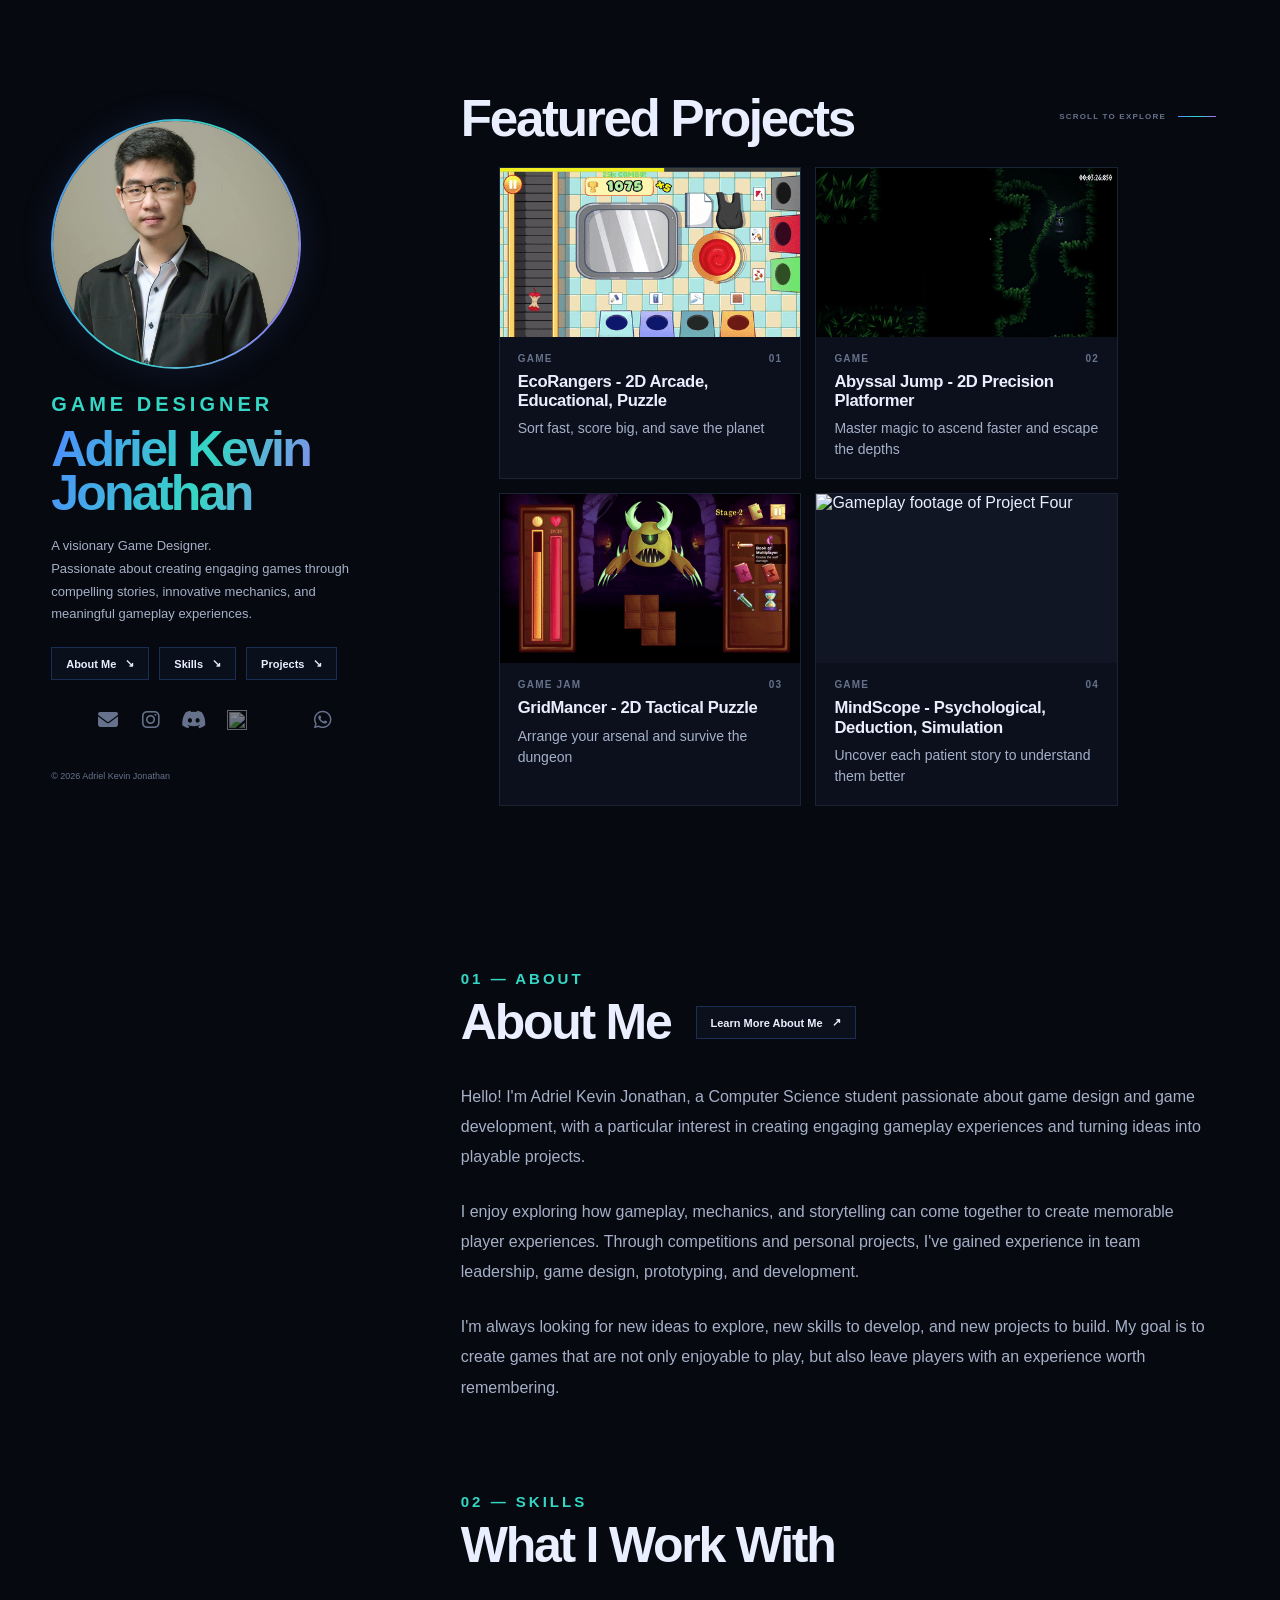
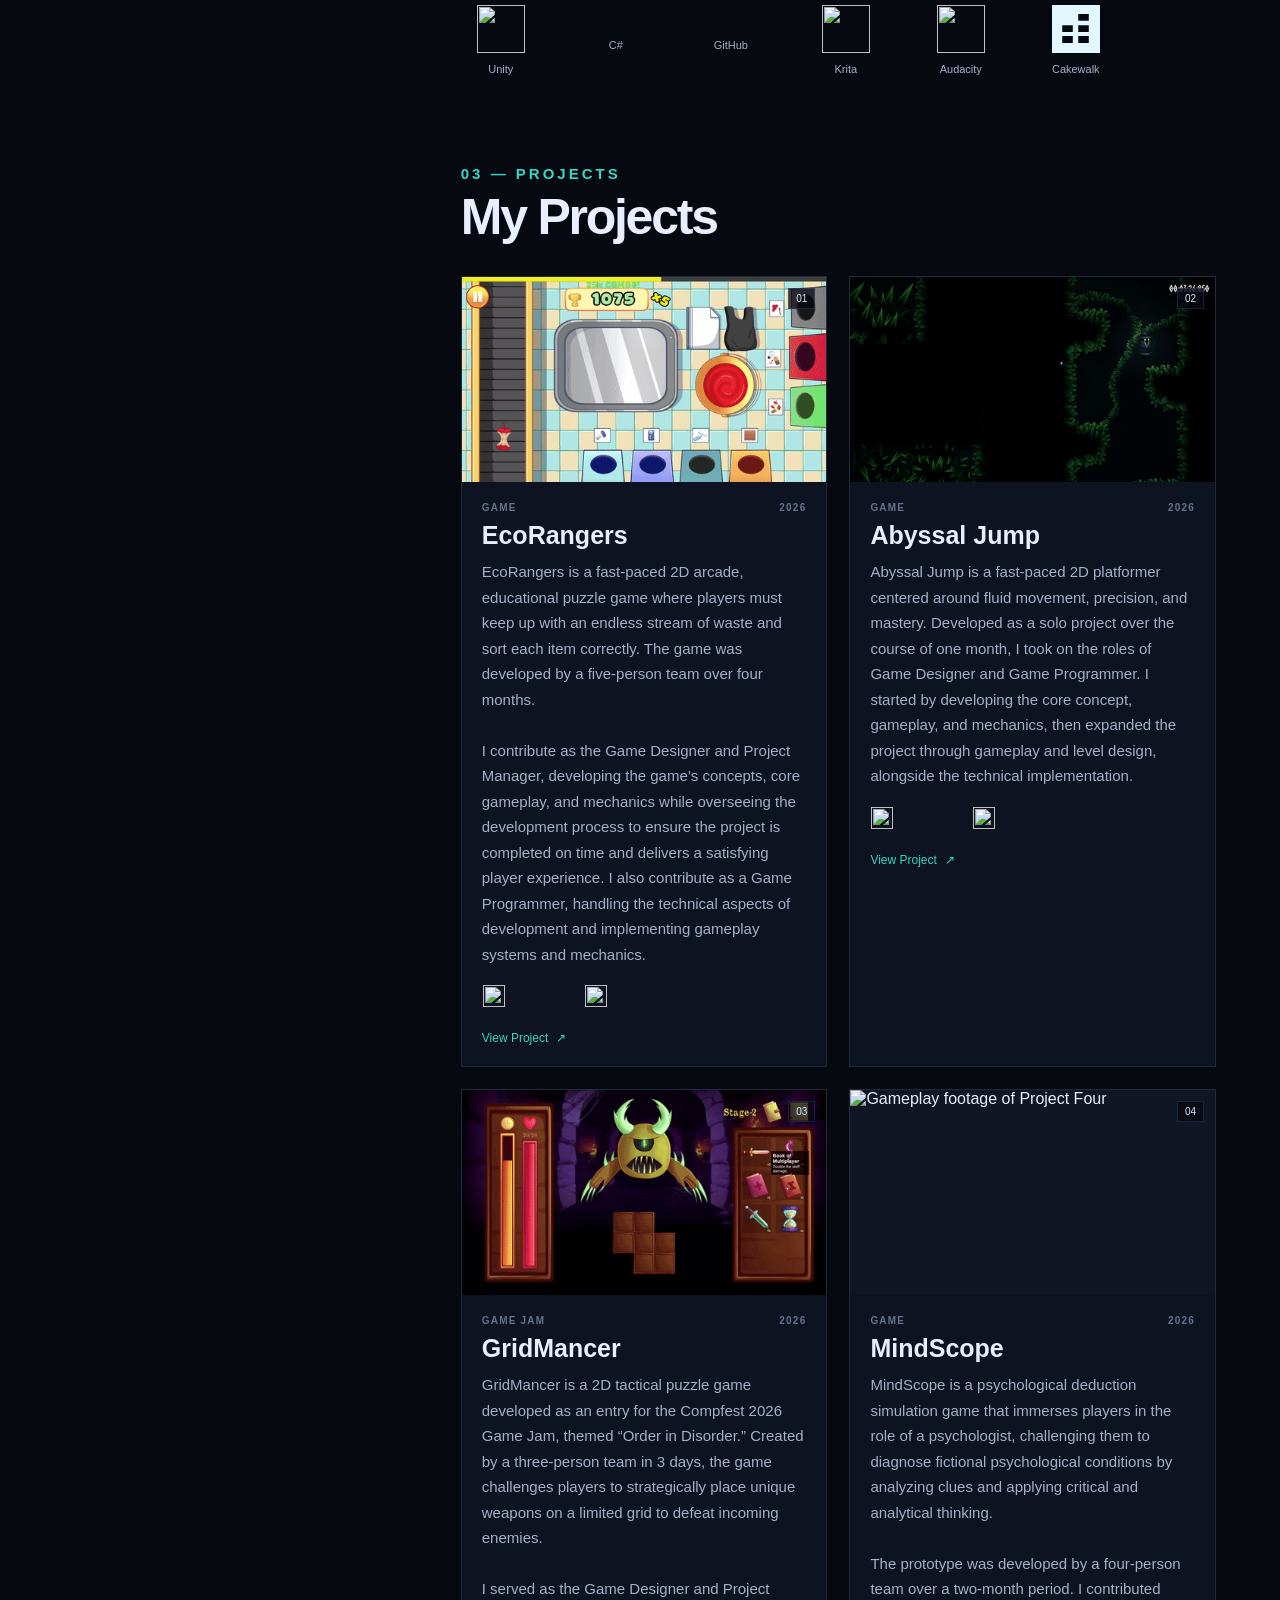
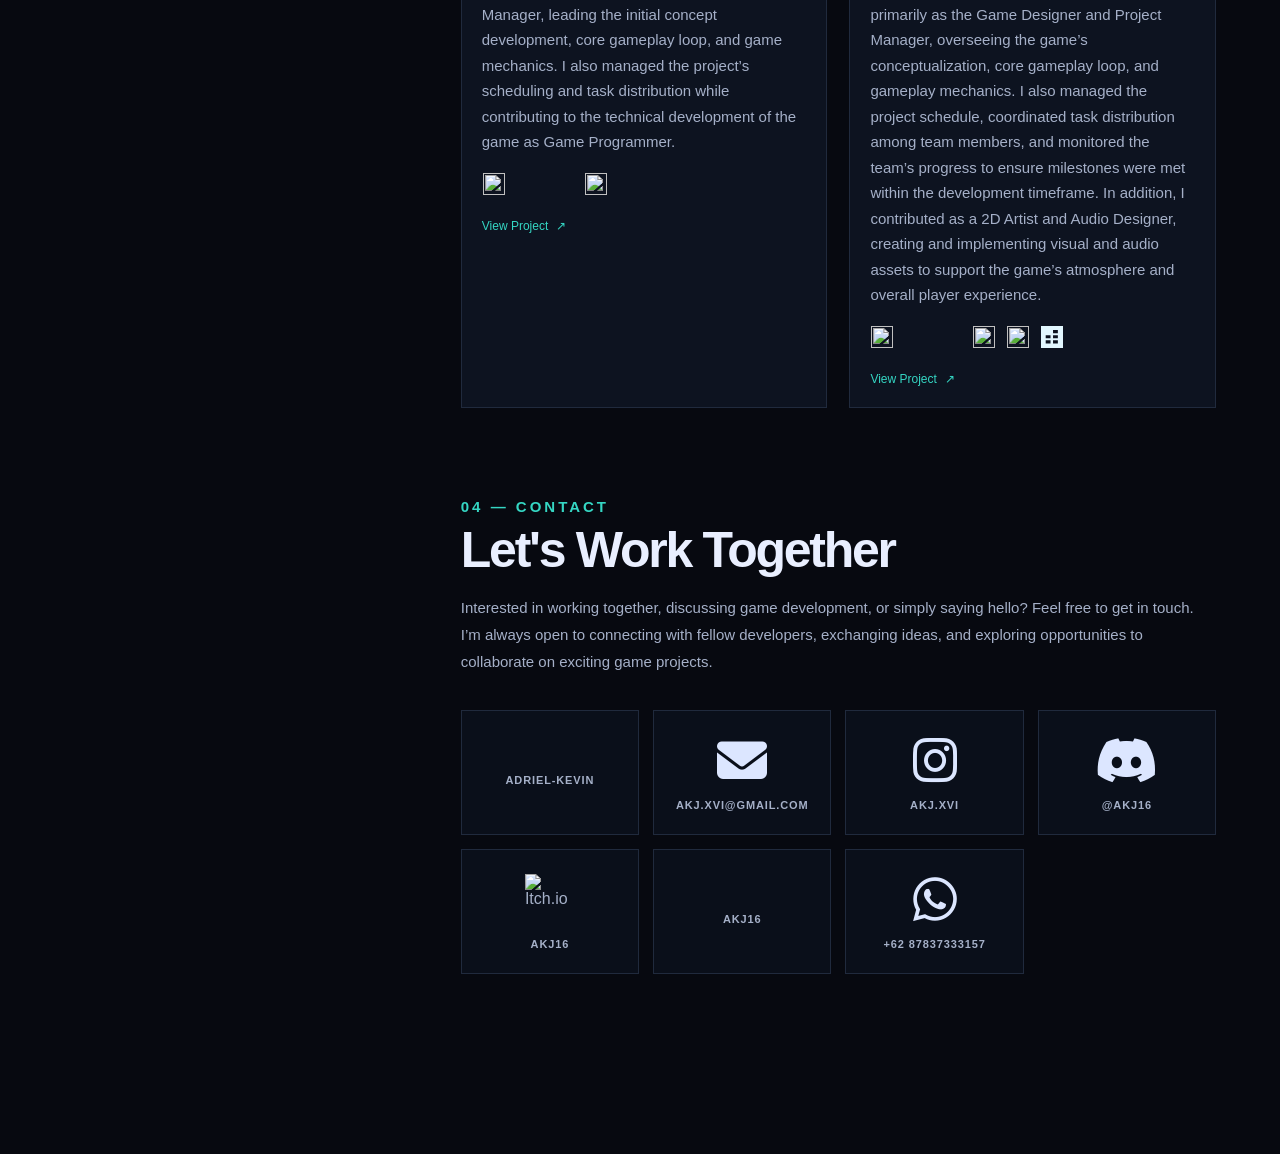
==== commit 4aa92166: "Update 2" ====
--- a/index.html
+++ b/index.html
@@ -10,6 +10,13 @@
     content="width=device-width, initial-scale=1.0"
 >
 <title>Adriel Kevin Jonathan | Game Designer</title>
+
+<script>
+    if (!window.matchMedia("(prefers-reduced-motion: reduce)").matches) {
+        document.documentElement.classList.add("intro-pending");
+    }
+</script>
+
 <link rel="stylesheet" href="style.css">
 </head> <body> <div class="page">
 <!-- =====================================================
--- a/style.css
+++ b/style.css
@@ -2078,6 +2078,23 @@
 #projects,
 #contact {
     scroll-margin-top: 0px;
+}
+
+/* =========================================================
+   PAGE INTRO — PREVENT FIRST-PAINT FLASH
+   ========================================================= */
+
+.intro-pending .page .profile-image,
+.intro-pending .page .profile-label,
+.intro-pending .page .profile h1,
+.intro-pending .page .profile-description,
+.intro-pending .page .profile-navigation,
+.intro-pending .page .social-links,
+.intro-pending .page .copyright,
+.intro-pending .page .hero-heading,
+.intro-pending .page .featured-grid {
+    opacity: 0;
+    transform: translateY(30px);
 }
 
 /* =========================================================
